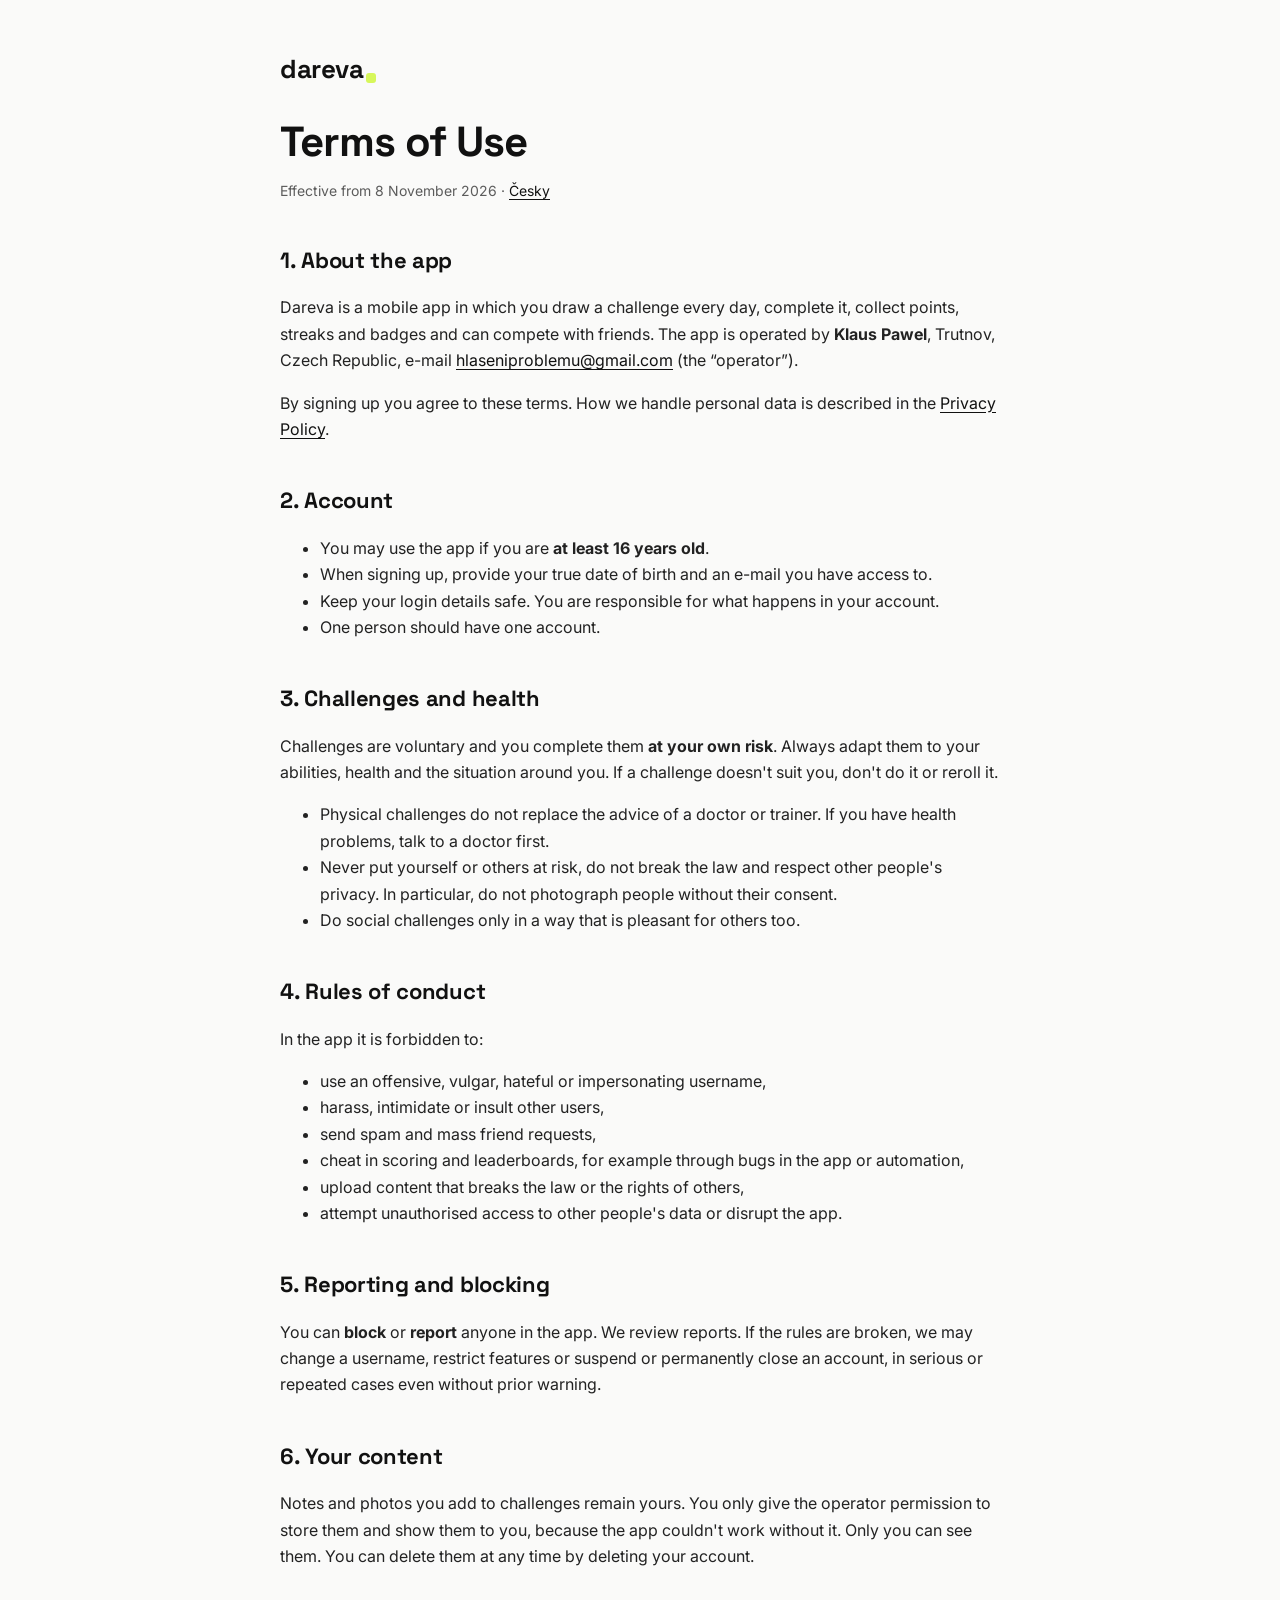
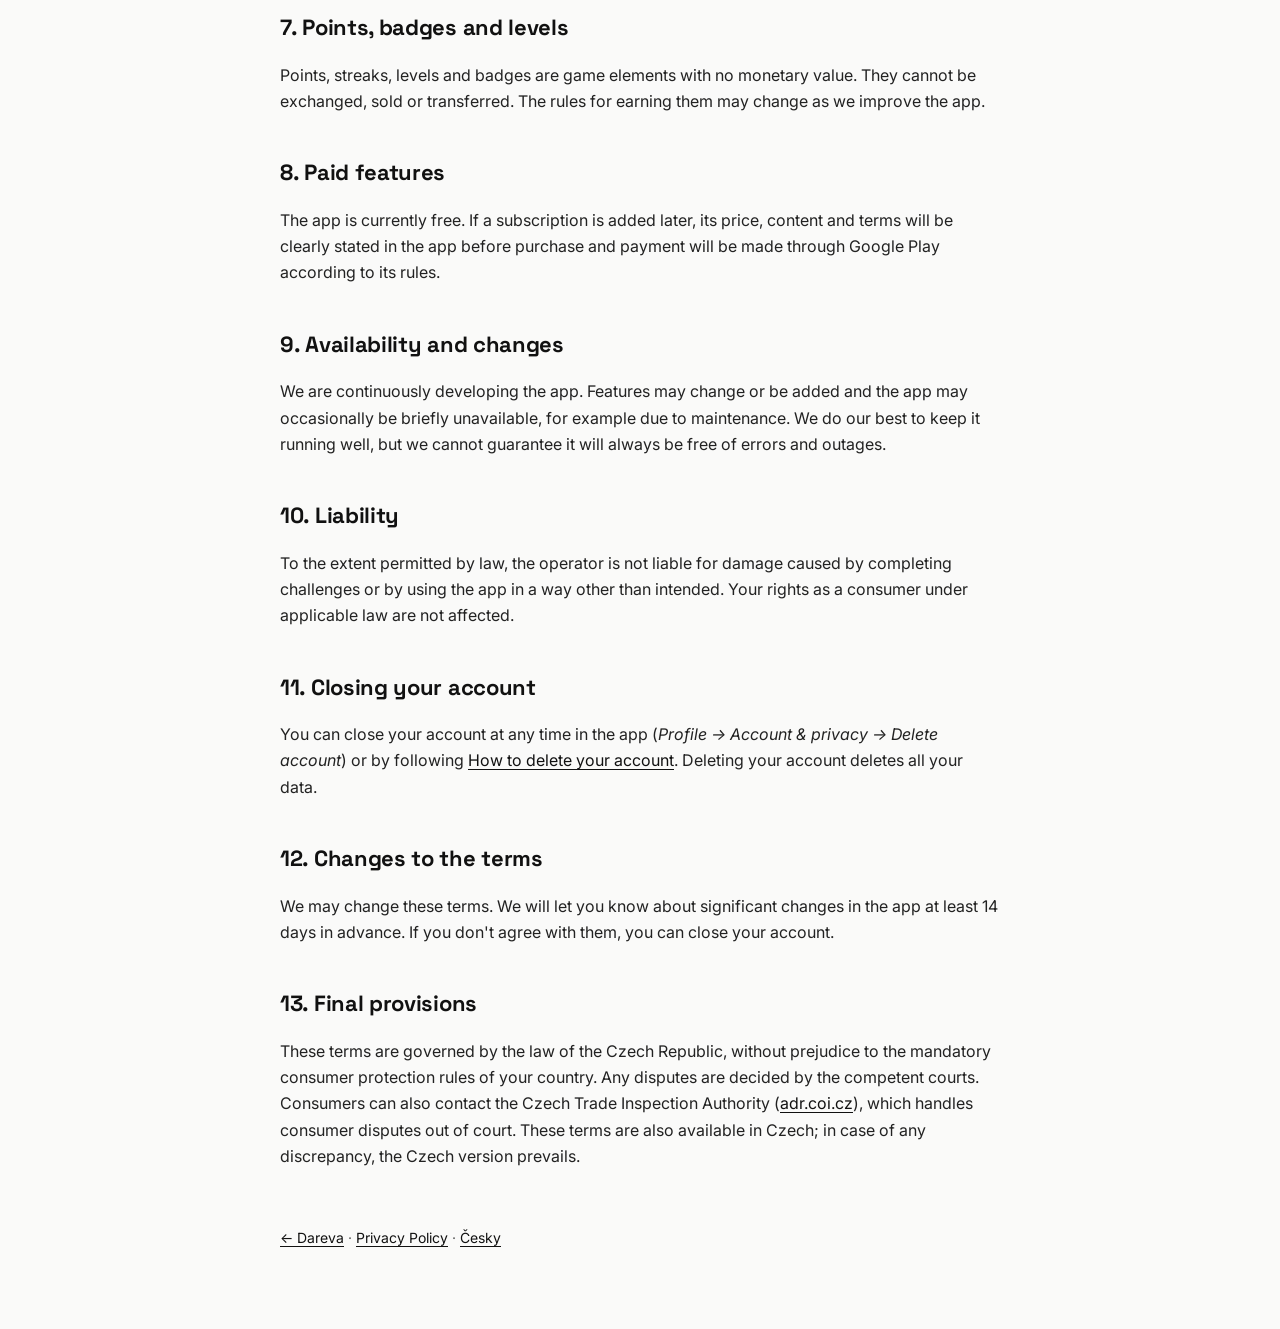
==== podminky-en.html @ ac01b9bb "Anglická verze webu" ====
<!doctype html>
<html lang="en">
<head>
<meta charset="utf-8">
<meta name="viewport" content="width=device-width, initial-scale=1">
<title>Terms of Use – Dareva</title>
<meta name="description" content="Rules for using the Dareva app.">
<link rel="preconnect" href="https://fonts.googleapis.com">
<link href="https://fonts.googleapis.com/css2?family=Inter:wght@400;600&family=Space+Grotesk:wght@700&display=swap" rel="stylesheet">
<link rel="stylesheet" href="styl.css">
</head>
<body>
<main>
  <a class="logo" href="index.html">dareva<span></span></a>
  <h1>Terms of Use</h1>
  <p class="meta">Effective from 8 November 2026 · <a href="podminky.html">Česky</a></p>

  <h2>1. About the app</h2>
  <p>Dareva is a mobile app in which you draw a challenge every day, complete it, collect points, streaks and badges and can compete with friends. The app is operated by <strong>Klaus Pawel</strong>, Trutnov, Czech Republic, e-mail <a href="mailto:hlaseniproblemu@gmail.com">hlaseniproblemu@gmail.com</a> (the “operator”).</p>
  <p>By signing up you agree to these terms. How we handle personal data is described in the <a href="soukromi-en.html">Privacy Policy</a>.</p>

  <h2>2. Account</h2>
  <ul>
    <li>You may use the app if you are <strong>at least 16 years old</strong>.</li>
    <li>When signing up, provide your true date of birth and an e-mail you have access to.</li>
    <li>Keep your login details safe. You are responsible for what happens in your account.</li>
    <li>One person should have one account.</li>
  </ul>

  <h2>3. Challenges and health</h2>
  <p>Challenges are voluntary and you complete them <strong>at your own risk</strong>. Always adapt them to your abilities, health and the situation around you. If a challenge doesn't suit you, don't do it or reroll it.</p>
  <ul>
    <li>Physical challenges do not replace the advice of a doctor or trainer. If you have health problems, talk to a doctor first.</li>
    <li>Never put yourself or others at risk, do not break the law and respect other people's privacy. In particular, do not photograph people without their consent.</li>
    <li>Do social challenges only in a way that is pleasant for others too.</li>
  </ul>

  <h2>4. Rules of conduct</h2>
  <p>In the app it is forbidden to:</p>
  <ul>
    <li>use an offensive, vulgar, hateful or impersonating username,</li>
    <li>harass, intimidate or insult other users,</li>
    <li>send spam and mass friend requests,</li>
    <li>cheat in scoring and leaderboards, for example through bugs in the app or automation,</li>
    <li>upload content that breaks the law or the rights of others,</li>
    <li>attempt unauthorised access to other people's data or disrupt the app.</li>
  </ul>

  <h2>5. Reporting and blocking</h2>
  <p>You can <strong>block</strong> or <strong>report</strong> anyone in the app. We review reports. If the rules are broken, we may change a username, restrict features or suspend or permanently close an account, in serious or repeated cases even without prior warning.</p>

  <h2>6. Your content</h2>
  <p>Notes and photos you add to challenges remain yours. You only give the operator permission to store them and show them to you, because the app couldn't work without it. Only you can see them. You can delete them at any time by deleting your account.</p>

  <h2>7. Points, badges and levels</h2>
  <p>Points, streaks, levels and badges are game elements with no monetary value. They cannot be exchanged, sold or transferred. The rules for earning them may change as we improve the app.</p>

  <h2>8. Paid features</h2>
  <p>The app is currently free. If a subscription is added later, its price, content and terms will be clearly stated in the app before purchase and payment will be made through Google Play according to its rules.</p>

  <h2>9. Availability and changes</h2>
  <p>We are continuously developing the app. Features may change or be added and the app may occasionally be briefly unavailable, for example due to maintenance. We do our best to keep it running well, but we cannot guarantee it will always be free of errors and outages.</p>

  <h2>10. Liability</h2>
  <p>To the extent permitted by law, the operator is not liable for damage caused by completing challenges or by using the app in a way other than intended. Your rights as a consumer under applicable law are not affected.</p>

  <h2>11. Closing your account</h2>
  <p>You can close your account at any time in the app (<em>Profile → Account &amp; privacy → Delete account</em>) or by following <a href="smazani-uctu-en.html">How to delete your account</a>. Deleting your account deletes all your data.</p>

  <h2>12. Changes to the terms</h2>
  <p>We may change these terms. We will let you know about significant changes in the app at least 14 days in advance. If you don't agree with them, you can close your account.</p>

  <h2>13. Final provisions</h2>
  <p>These terms are governed by the law of the Czech Republic, without prejudice to the mandatory consumer protection rules of your country. Any disputes are decided by the competent courts. Consumers can also contact the Czech Trade Inspection Authority (<a href="https://adr.coi.cz">adr.coi.cz</a>), which handles consumer disputes out of court. These terms are also available in Czech; in case of any discrepancy, the Czech version prevails.</p>

  <footer><a href="index.html">← Dareva</a> · <a href="soukromi-en.html">Privacy Policy</a> · <a href="podminky.html">Česky</a></footer>
</main>
</body>
</html>
---- styl.css ----
:root { --pozadi:#FAFAF9; --povrch:#FFFFFF; --text:#111111; --tlumeny:#5C5C5C; --okraj:#E7E7E4; --akcent:#D7F75B; }
* { box-sizing: border-box; }
body { margin:0; background:var(--pozadi); color:var(--text); font-family:"Inter",system-ui,-apple-system,"Segoe UI",sans-serif; font-size:16px; line-height:1.65; }
main { max-width:760px; margin:0 auto; padding:48px 20px 80px; }
.logo { font-family:"Space Grotesk",system-ui,sans-serif; font-weight:700; font-size:26px; letter-spacing:-0.5px; text-decoration:none; color:var(--text); display:inline-flex; align-items:flex-end; gap:3px; }
.logo span { display:inline-block; width:10px; height:10px; border-radius:3px; background:var(--akcent); margin-bottom:8px; }
h1 { font-family:"Space Grotesk",system-ui,sans-serif; font-size:clamp(30px,6vw,42px); line-height:1.1; letter-spacing:-1px; margin:28px 0 8px; }
h2 { font-family:"Space Grotesk",system-ui,sans-serif; font-size:22px; letter-spacing:-0.3px; margin:40px 0 8px; }
p, li { color:#222; }
.meta { color:var(--tlumeny); font-size:14px; margin-bottom:28px; }
.karta { background:var(--povrch); border:1px solid var(--okraj); border-radius:12px; padding:18px 20px; margin:16px 0; }
table { width:100%; border-collapse:collapse; font-size:15px; }
th, td { text-align:left; vertical-align:top; padding:10px 8px; border-bottom:1px solid var(--okraj); }
th { font-weight:600; }
.tabulka { overflow-x:auto; }
a { color:var(--text); text-underline-offset:3px; }
a:hover { color:var(--tlumeny); }
.odkazy a { display:block; background:var(--povrch); border:1px solid var(--okraj); border-radius:12px; padding:18px 20px; margin:12px 0; text-decoration:none; font-weight:600; }
.odkazy a:hover { border-color:var(--text); }
footer { margin-top:56px; color:var(--tlumeny); font-size:14px; }
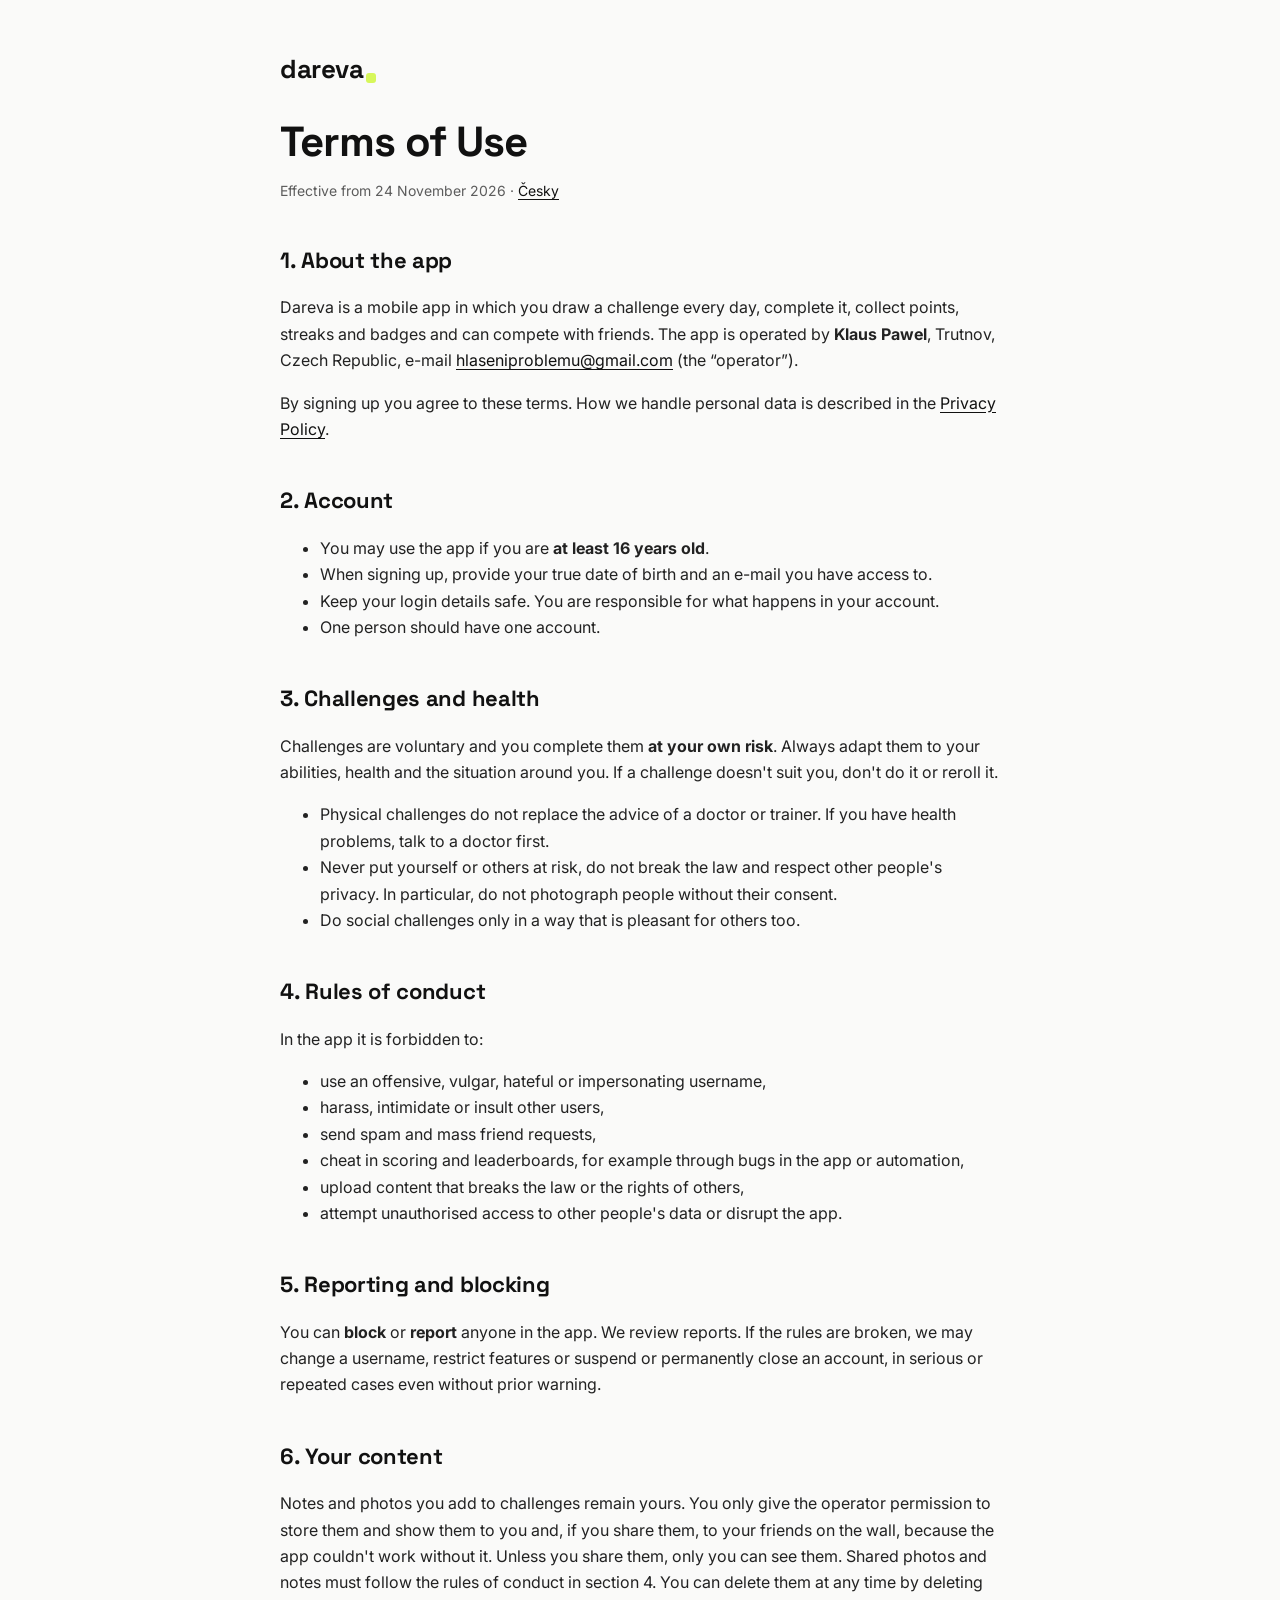
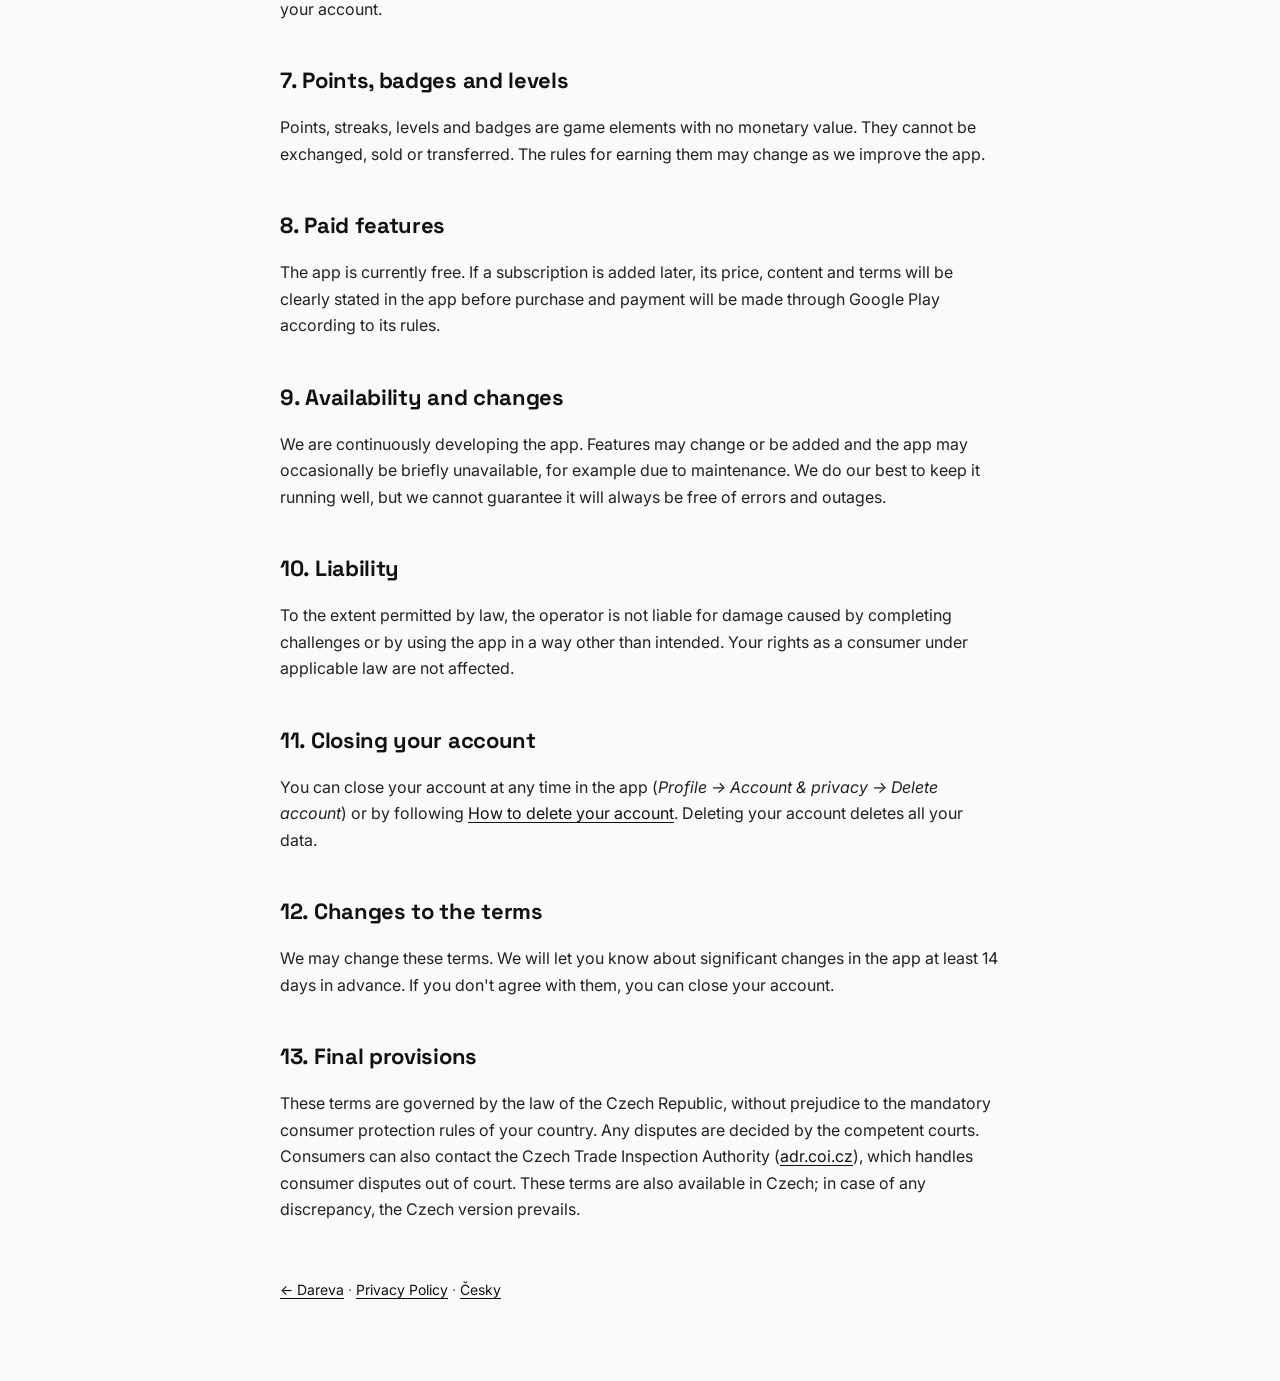
==== commit c890ddeb: "Add files via upload" ====
--- a/podminky-en.html
+++ b/podminky-en.html
@@ -13,7 +13,7 @@
 <main>
   <a class="logo" href="index.html">dareva<span></span></a>
   <h1>Terms of Use</h1>
-  <p class="meta">Effective from 8 November 2026 · <a href="podminky.html">Česky</a></p>
+  <p class="meta">Effective from 24 November 2026 · <a href="podminky.html">Česky</a></p>
 
   <h2>1. About the app</h2>
   <p>Dareva is a mobile app in which you draw a challenge every day, complete it, collect points, streaks and badges and can compete with friends. The app is operated by <strong>Klaus Pawel</strong>, Trutnov, Czech Republic, e-mail <a href="mailto:hlaseniproblemu@gmail.com">hlaseniproblemu@gmail.com</a> (the “operator”).</p>
@@ -50,7 +50,7 @@
   <p>You can <strong>block</strong> or <strong>report</strong> anyone in the app. We review reports. If the rules are broken, we may change a username, restrict features or suspend or permanently close an account, in serious or repeated cases even without prior warning.</p>
 
   <h2>6. Your content</h2>
-  <p>Notes and photos you add to challenges remain yours. You only give the operator permission to store them and show them to you, because the app couldn't work without it. Only you can see them. You can delete them at any time by deleting your account.</p>
+  <p>Notes and photos you add to challenges remain yours. You only give the operator permission to store them and show them to you and, if you share them, to your friends on the wall, because the app couldn't work without it. Unless you share them, only you can see them. Shared photos and notes must follow the rules of conduct in section 4. You can delete them at any time by deleting your account.</p>
 
   <h2>7. Points, badges and levels</h2>
   <p>Points, streaks, levels and badges are game elements with no monetary value. They cannot be exchanged, sold or transferred. The rules for earning them may change as we improve the app.</p>
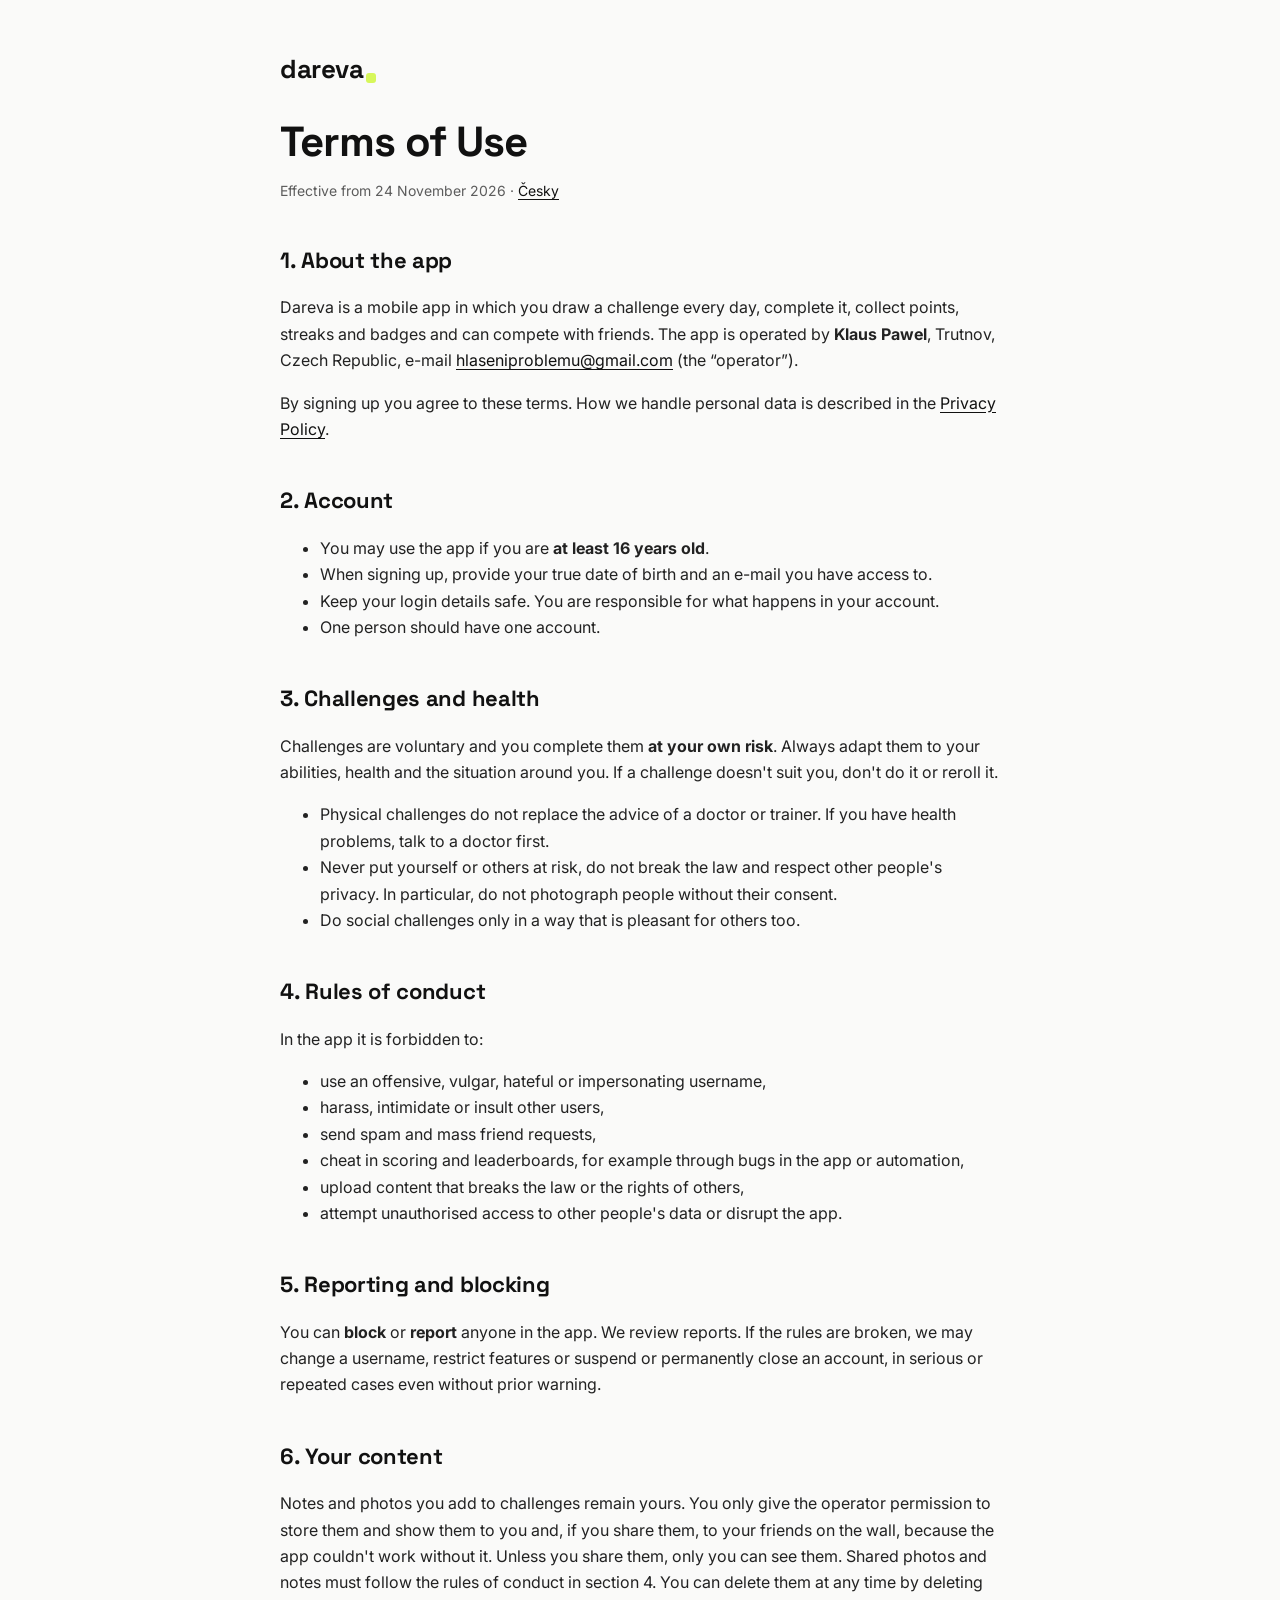
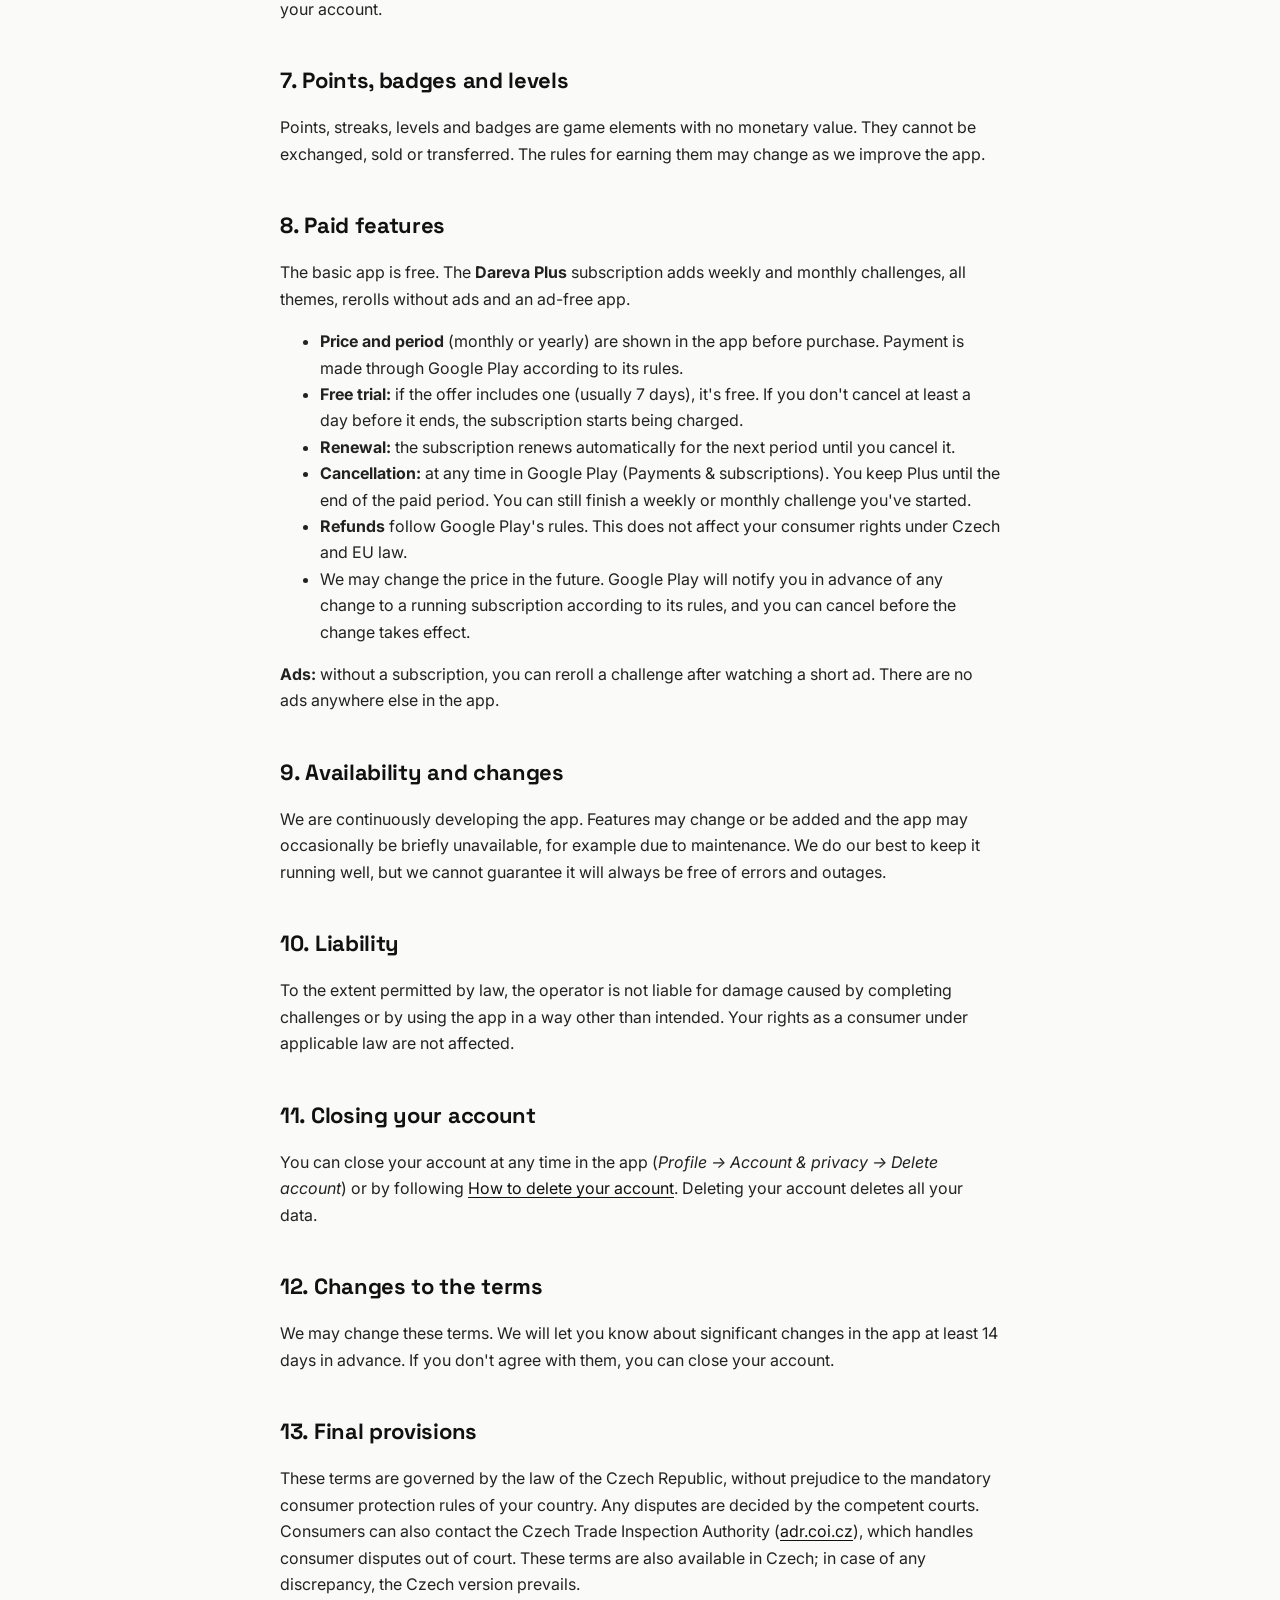
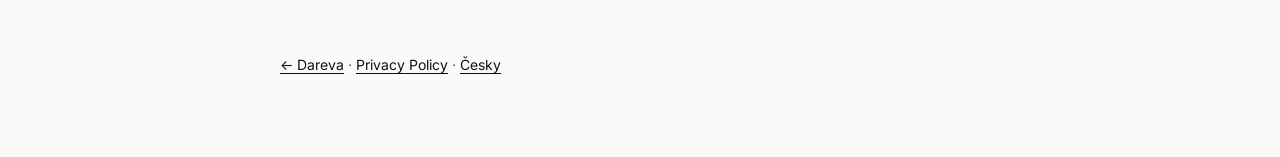
==== commit 37a19041: "Zásady a podmínky pro verzi 1.1.0: zeď, Dareva Plus, reklamy; app-ads.txt Co-Authored-By: Claude Opu" ====
--- a/podminky-en.html
+++ b/podminky-en.html
@@ -56,7 +56,16 @@
   <p>Points, streaks, levels and badges are game elements with no monetary value. They cannot be exchanged, sold or transferred. The rules for earning them may change as we improve the app.</p>
 
   <h2>8. Paid features</h2>
-  <p>The app is currently free. If a subscription is added later, its price, content and terms will be clearly stated in the app before purchase and payment will be made through Google Play according to its rules.</p>
+  <p>The basic app is free. The <strong>Dareva Plus</strong> subscription adds weekly and monthly challenges, all themes, rerolls without ads and an ad-free app.</p>
+  <ul>
+    <li><strong>Price and period</strong> (monthly or yearly) are shown in the app before purchase. Payment is made through Google Play according to its rules.</li>
+    <li><strong>Free trial:</strong> if the offer includes one (usually 7 days), it's free. If you don't cancel at least a day before it ends, the subscription starts being charged.</li>
+    <li><strong>Renewal:</strong> the subscription renews automatically for the next period until you cancel it.</li>
+    <li><strong>Cancellation:</strong> at any time in Google Play (Payments &amp; subscriptions). You keep Plus until the end of the paid period. You can still finish a weekly or monthly challenge you've started.</li>
+    <li><strong>Refunds</strong> follow Google Play's rules. This does not affect your consumer rights under Czech and EU law.</li>
+    <li>We may change the price in the future. Google Play will notify you in advance of any change to a running subscription according to its rules, and you can cancel before the change takes effect.</li>
+  </ul>
+  <p><strong>Ads:</strong> without a subscription, you can reroll a challenge after watching a short ad. There are no ads anywhere else in the app.</p>
 
   <h2>9. Availability and changes</h2>
   <p>We are continuously developing the app. Features may change or be added and the app may occasionally be briefly unavailable, for example due to maintenance. We do our best to keep it running well, but we cannot guarantee it will always be free of errors and outages.</p>
